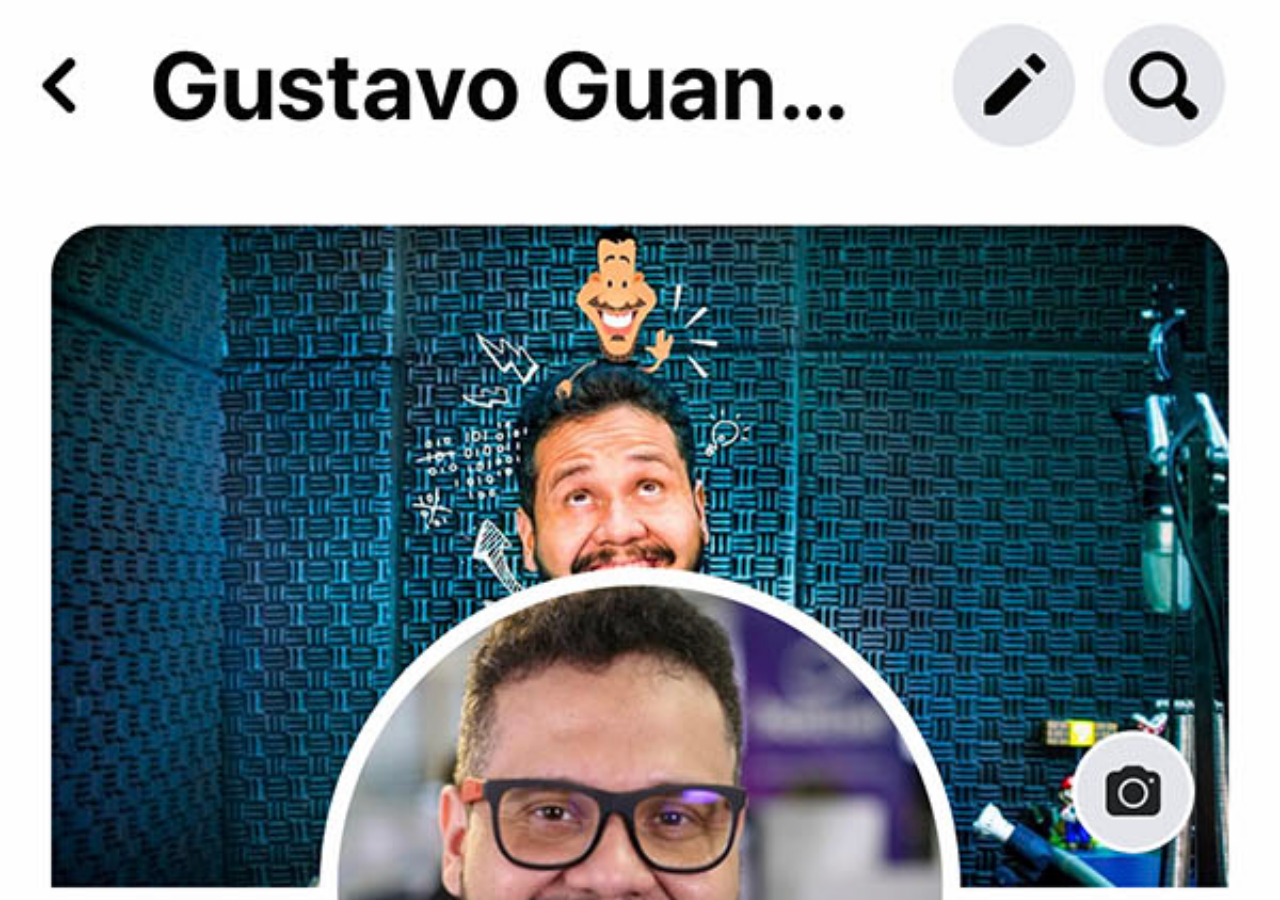
==== facebook.html @ 44e3492c "criei os botões" ====
<!DOCTYPE html>
<html lang="pt-Br">
<head>
    <meta charset="UTF-8">
    <meta http-equiv="X-UA-Compatible" content="IE=edge">
    <meta name="viewport" content="width= , initial-scale=1.0">
    <title>Home</title>
    <style>
        * {
            margin: 0px;
            padding: 0px;
        }

        body {
            height: 100vh;
            width: 100vw;
            background: black url('imagens/tela-facebook.jpg') no-repeat top center;
            background-size: cover;
        }
    </style>
</head>
<body>
    
</body>
</html>
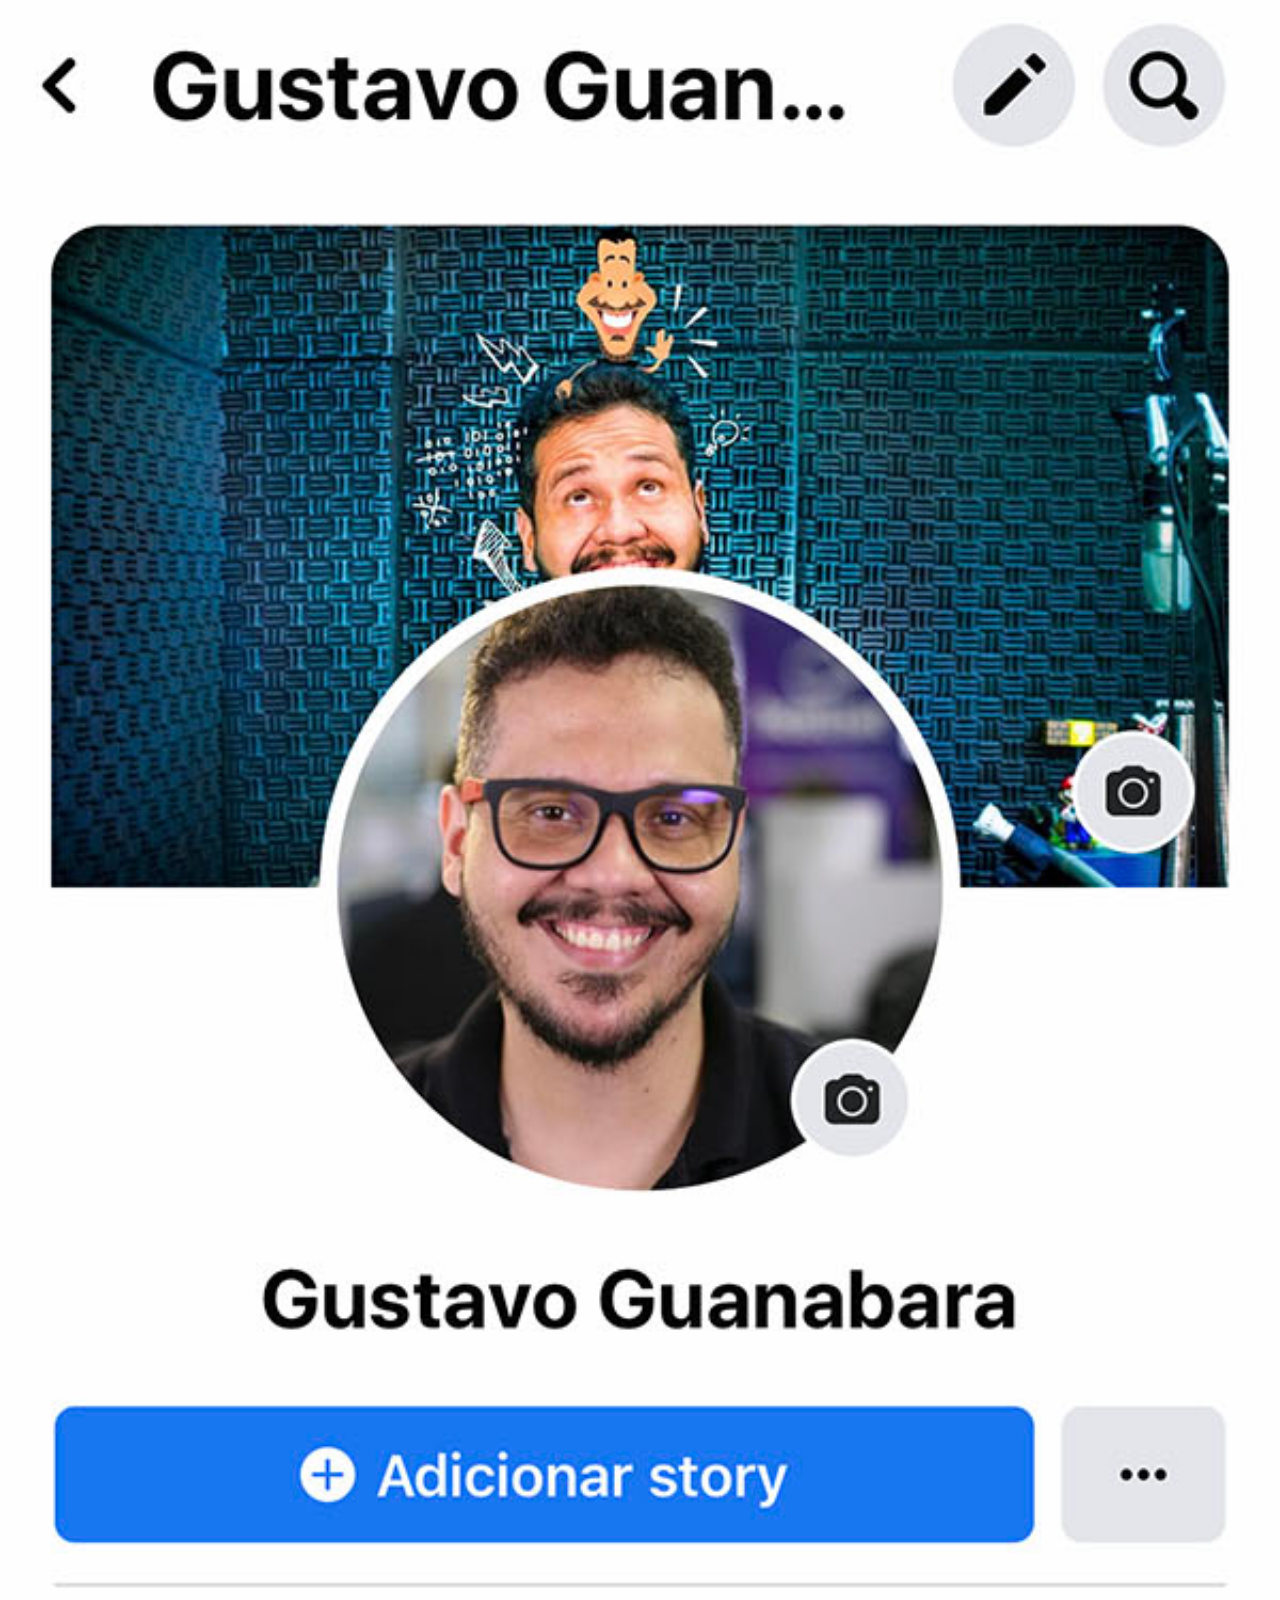
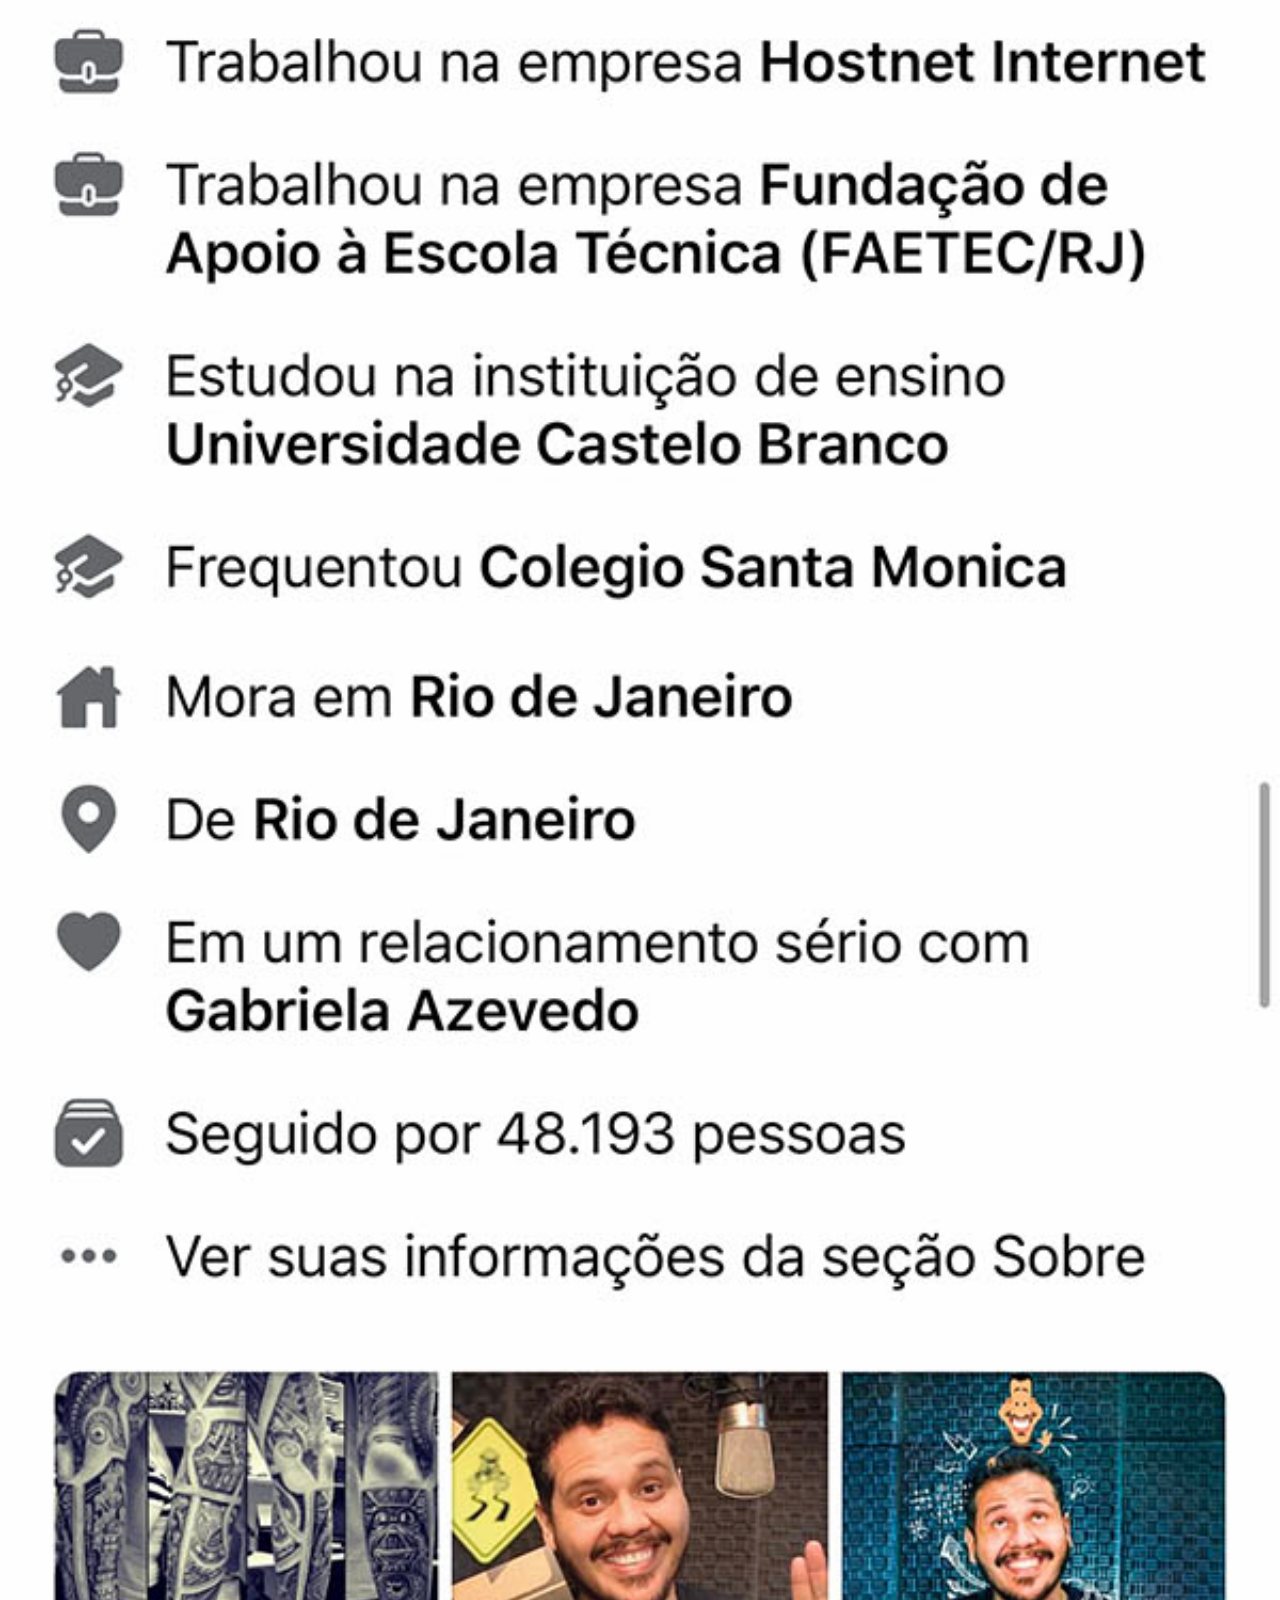
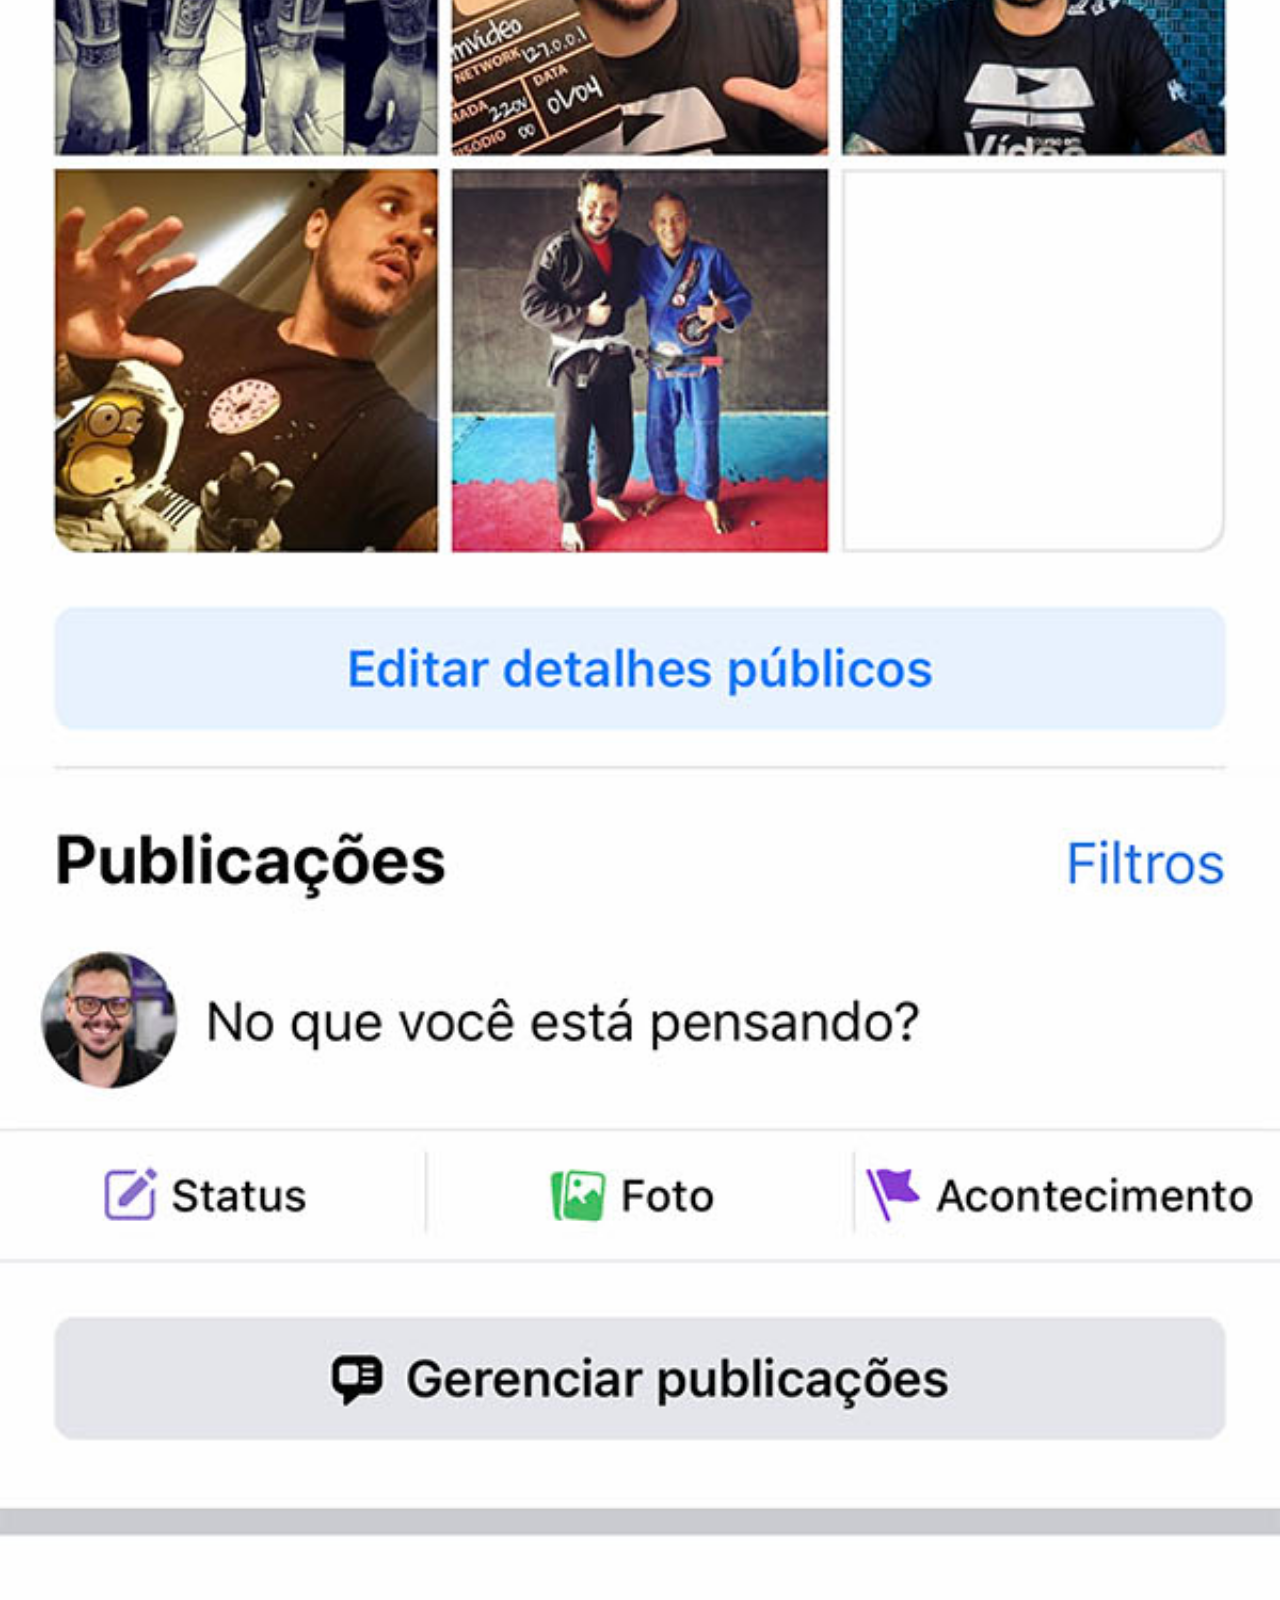
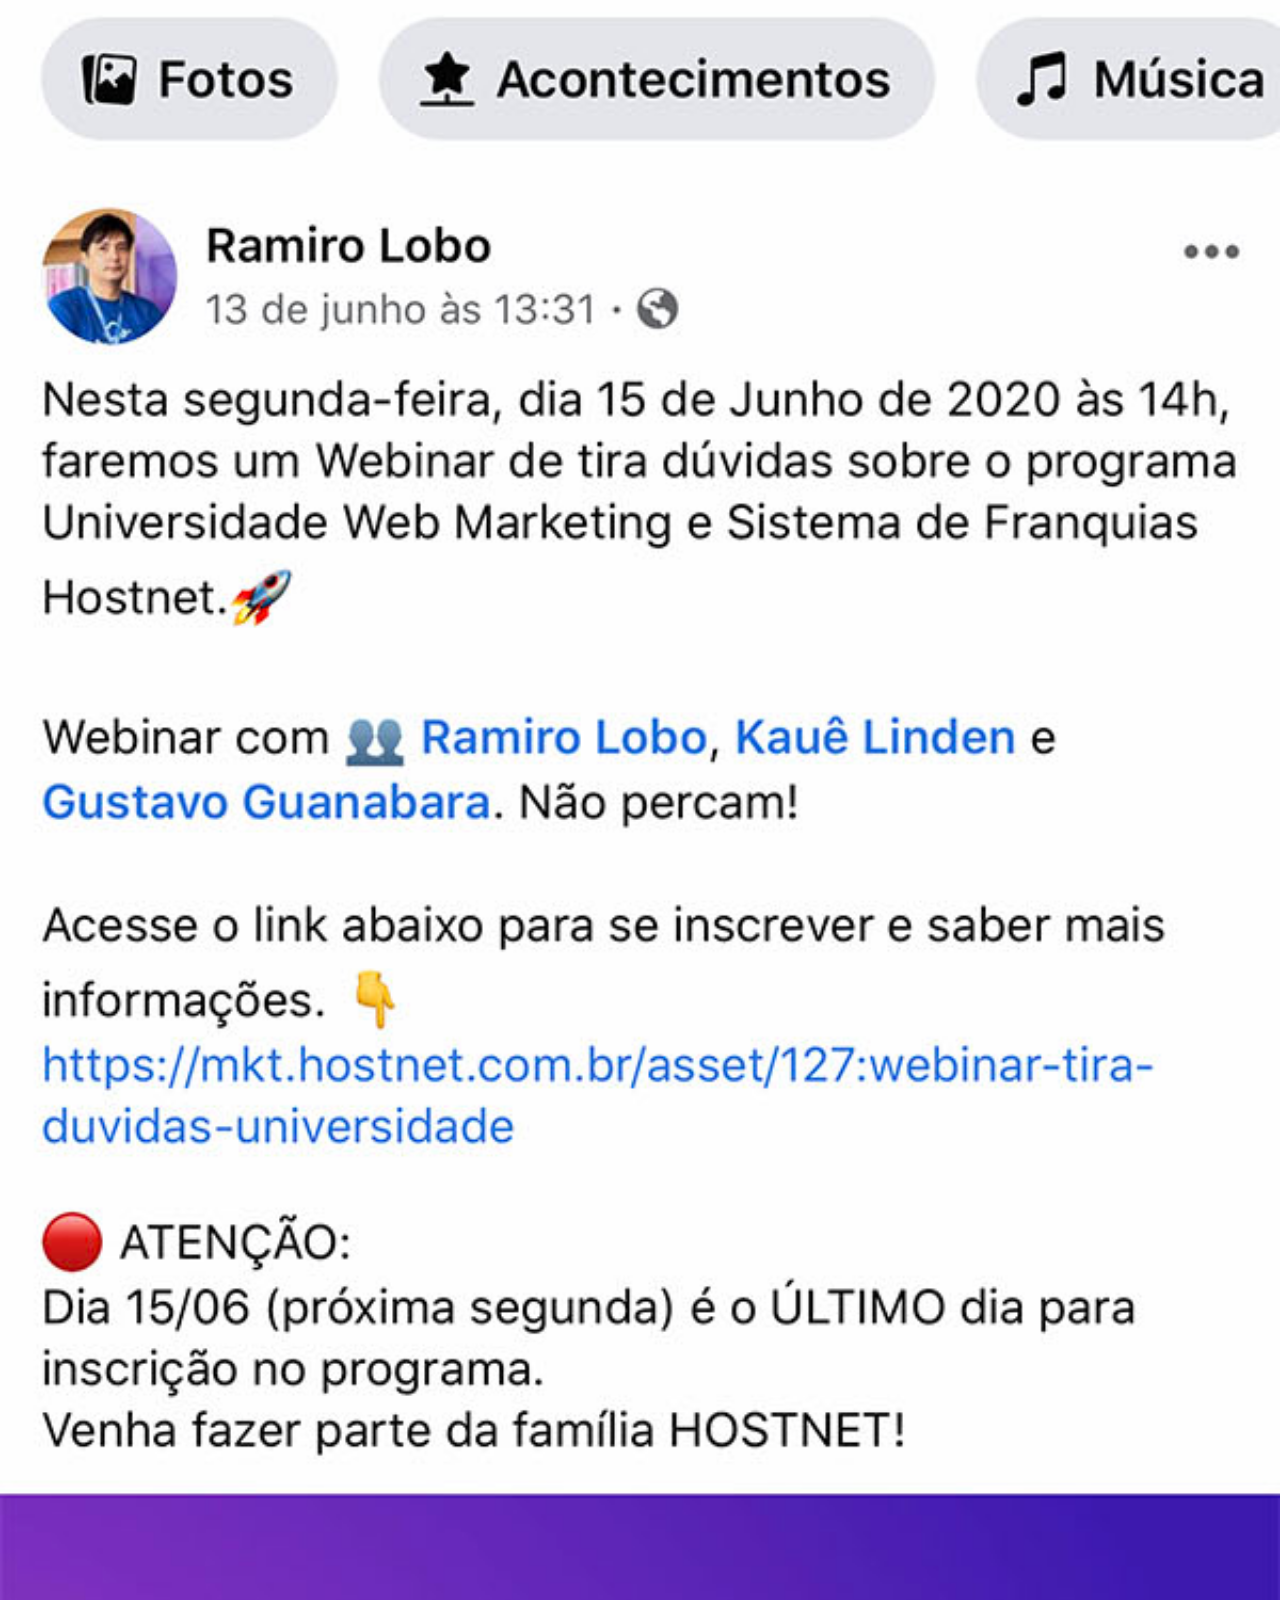
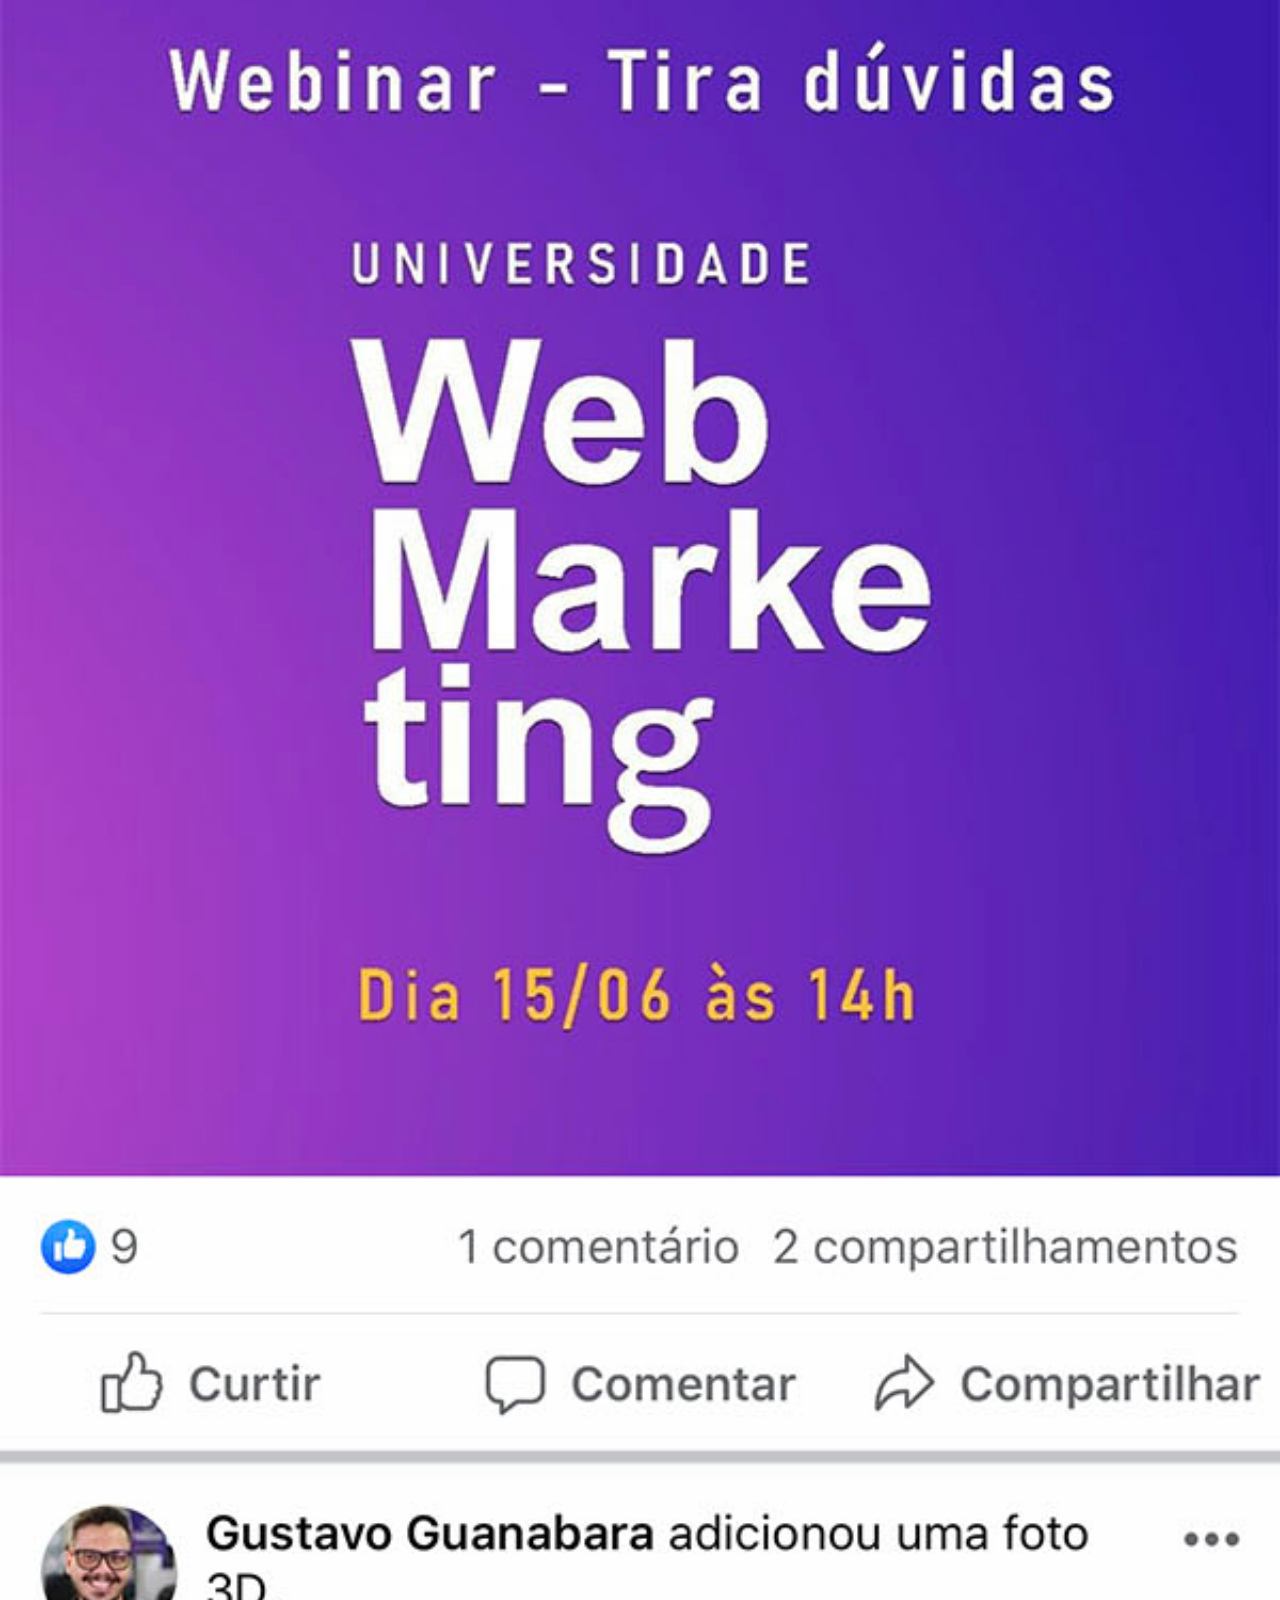
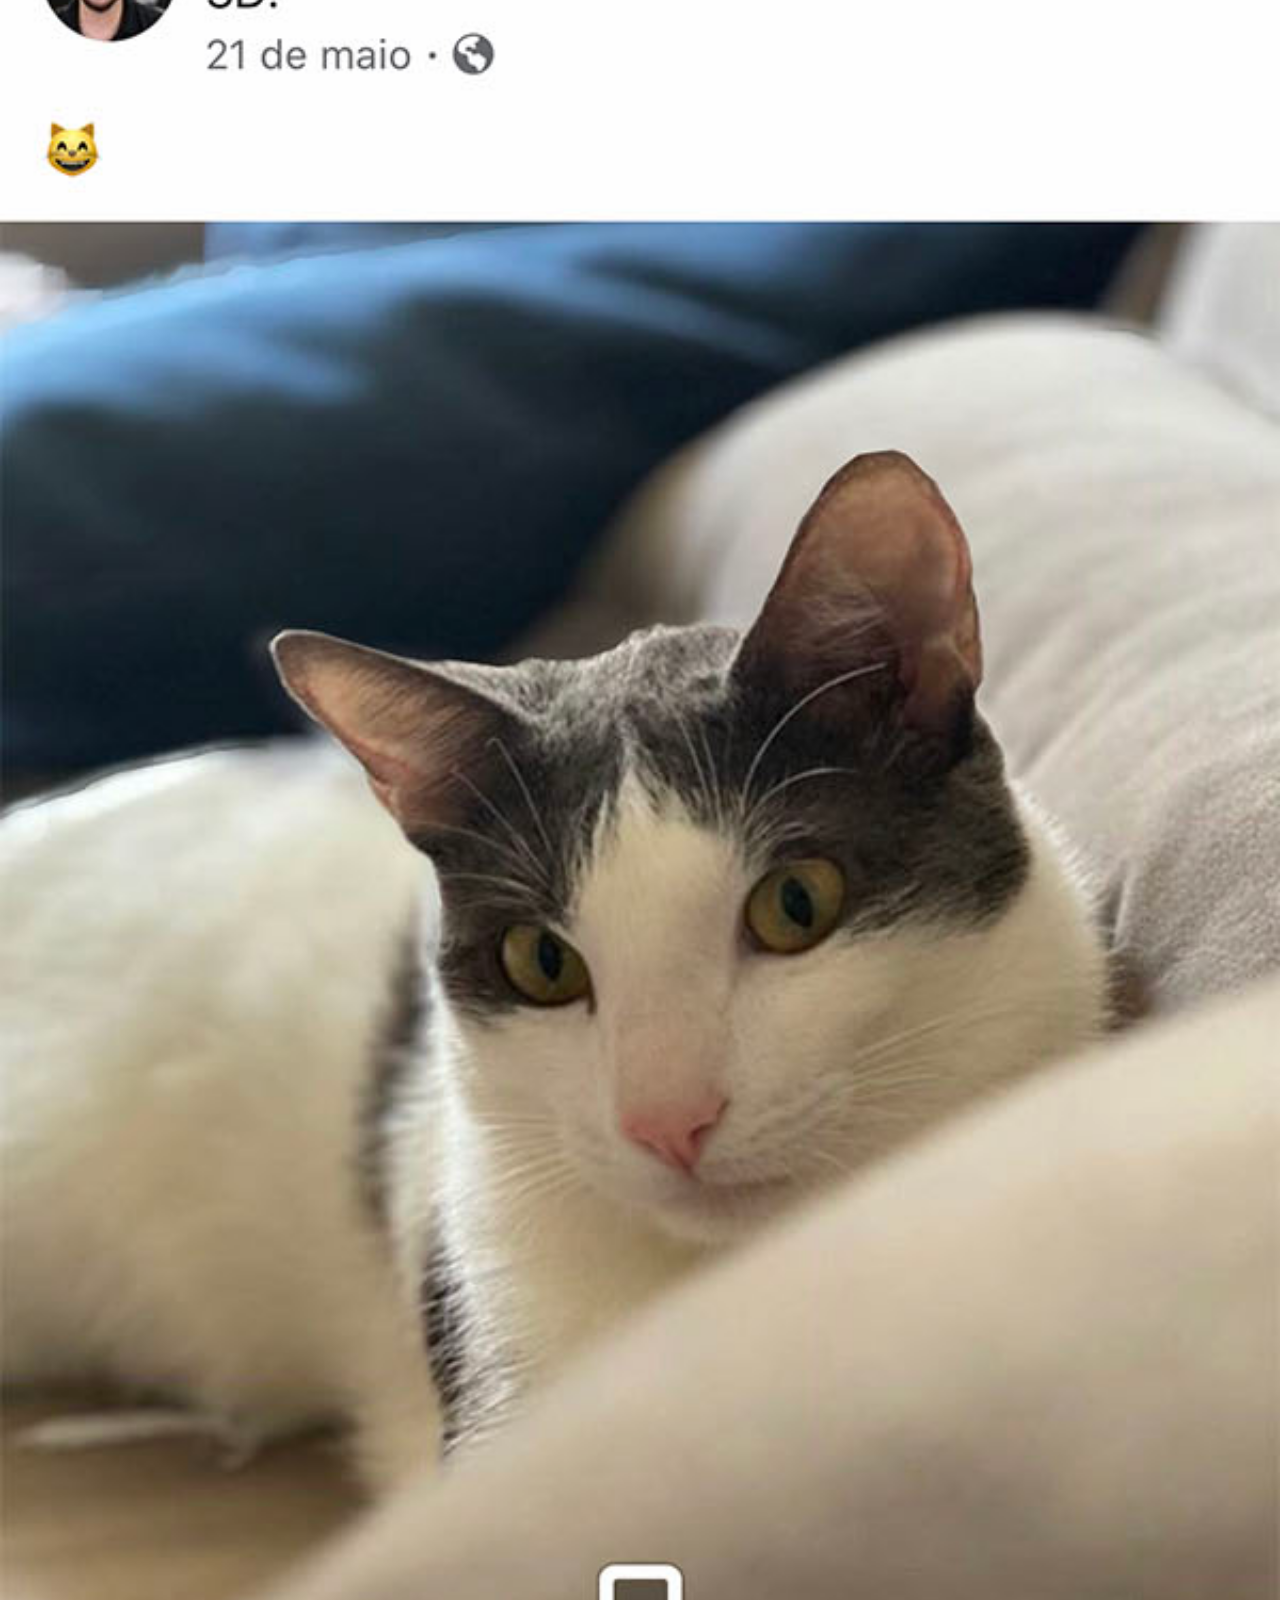
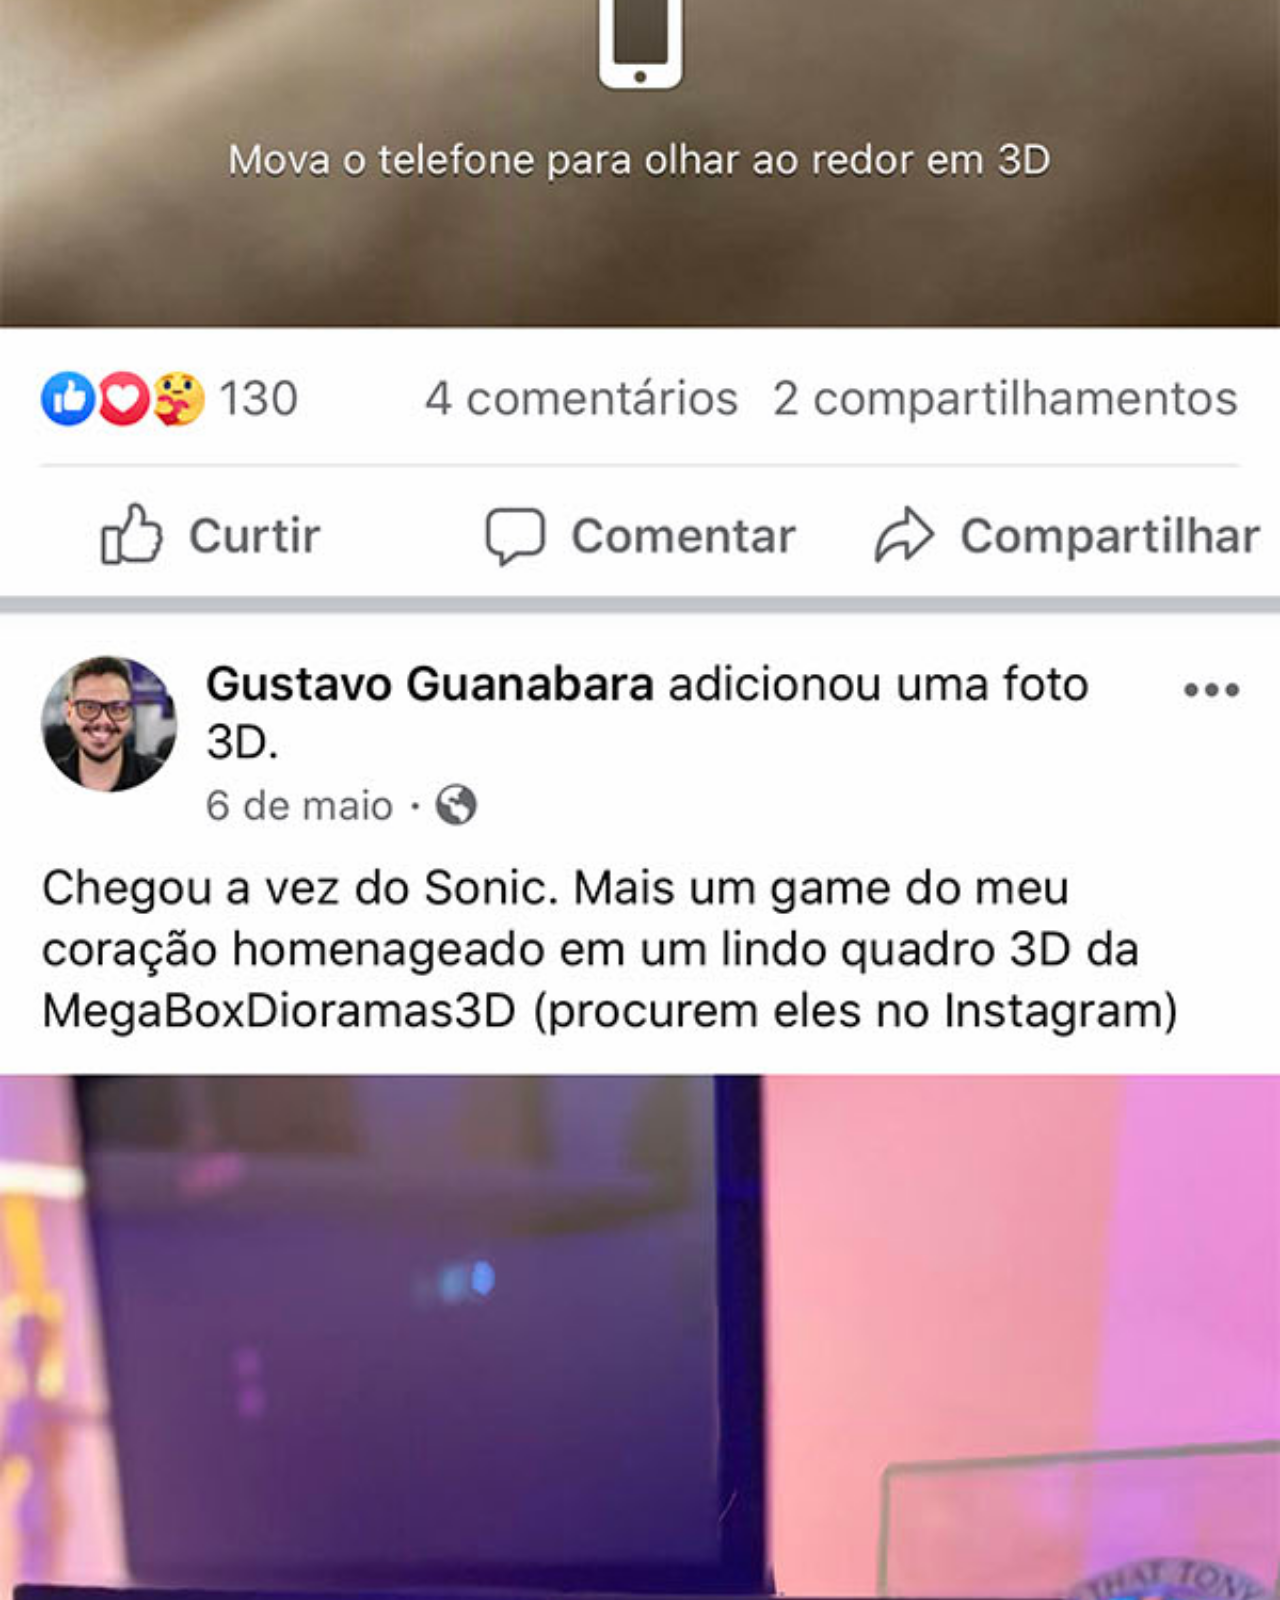
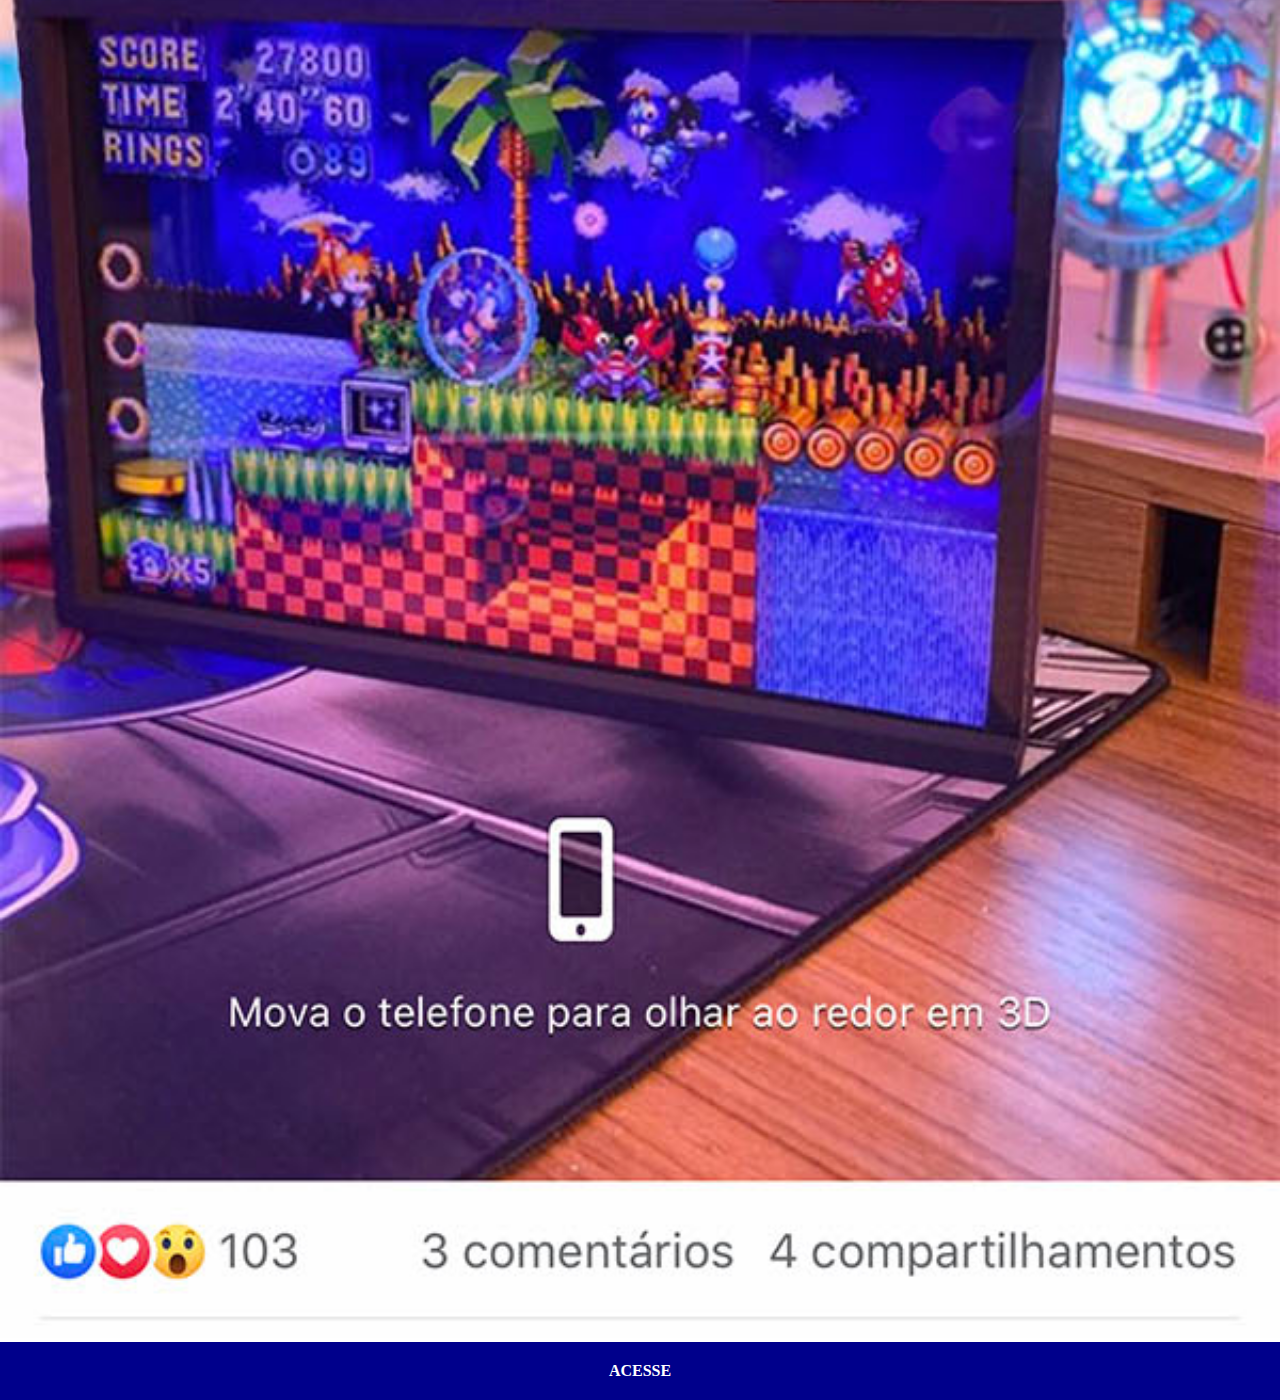
==== commit 6594fc58: "Finalmente os botões estão funcionando xD" ====
--- a/facebook.html
+++ b/facebook.html
@@ -11,15 +11,33 @@
             padding: 0px;
         }
 
-        body {
-            height: 100vh;
+        ::-webkit-scrollbar {
+            width: 0px;
+            height: 0px;
+        }
+
+        img {
             width: 100vw;
-            background: black url('imagens/tela-facebook.jpg') no-repeat top center;
-            background-size: cover;
         }
+
+        a {
+            display: block;
+            text-decoration: none;
+            color: white;
+            background-color: darkblue;
+            padding: 20px;
+            text-align: center;
+            font-weight: bolder;
+        }
+
+        a:hover {
+            background-color: blue;
+        }
+
     </style>
 </head>
 <body>
-    
+    <img src="imagens/tela-facebook.jpg" alt="facebook">
+    <a href="#" target="_blank">ACESSE</a>
 </body>
 </html>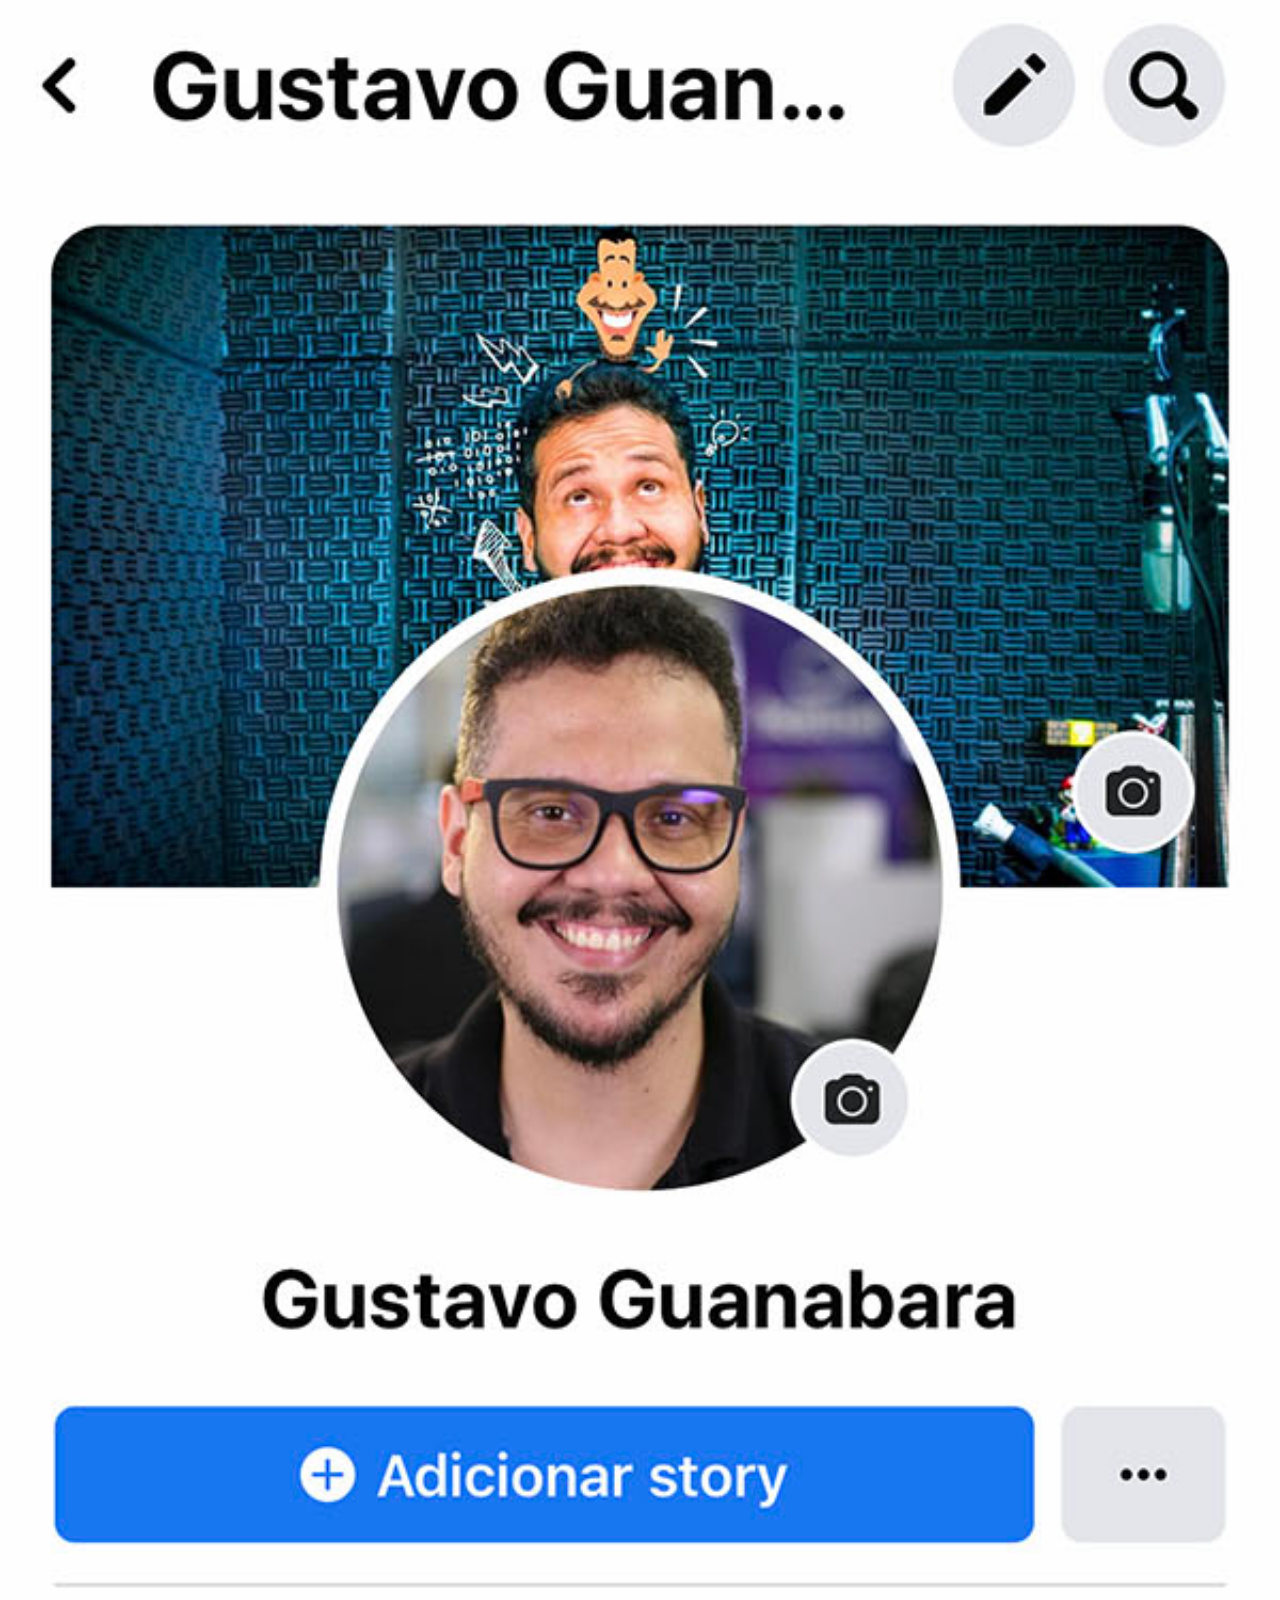
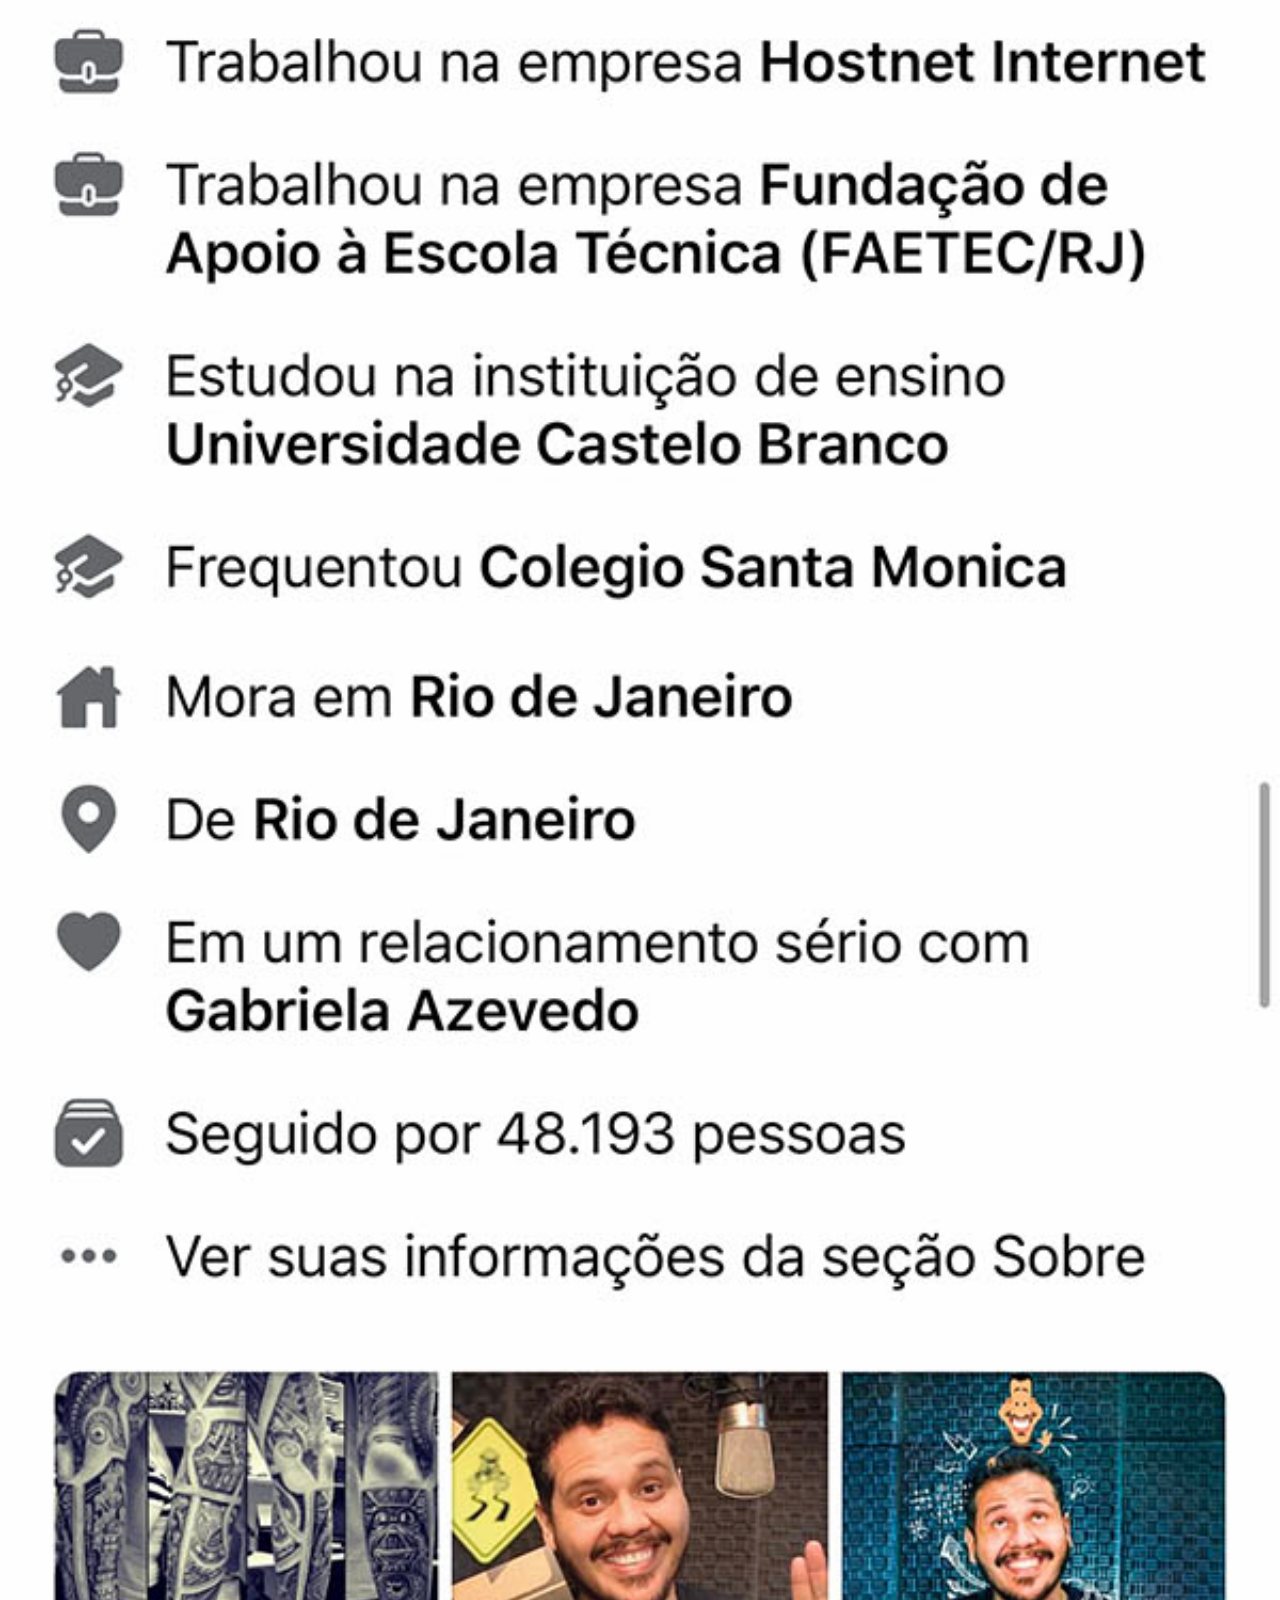
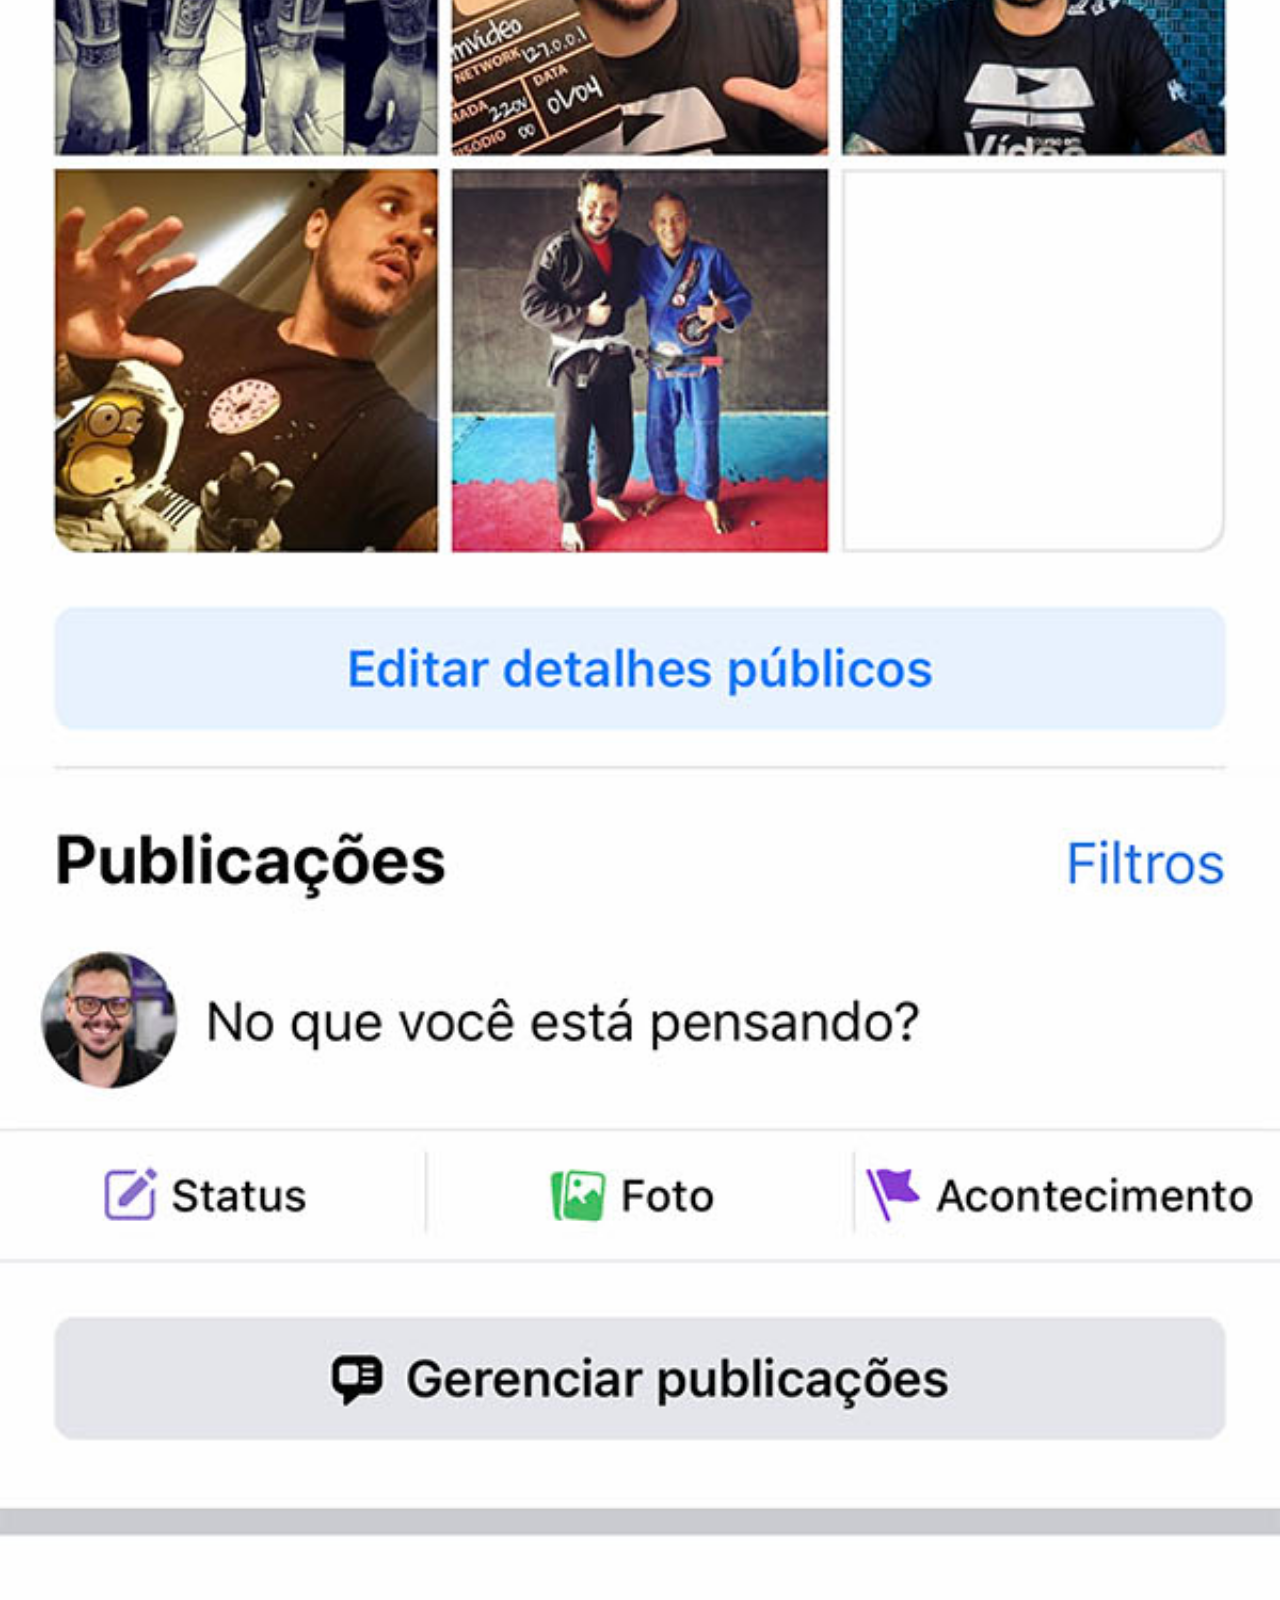
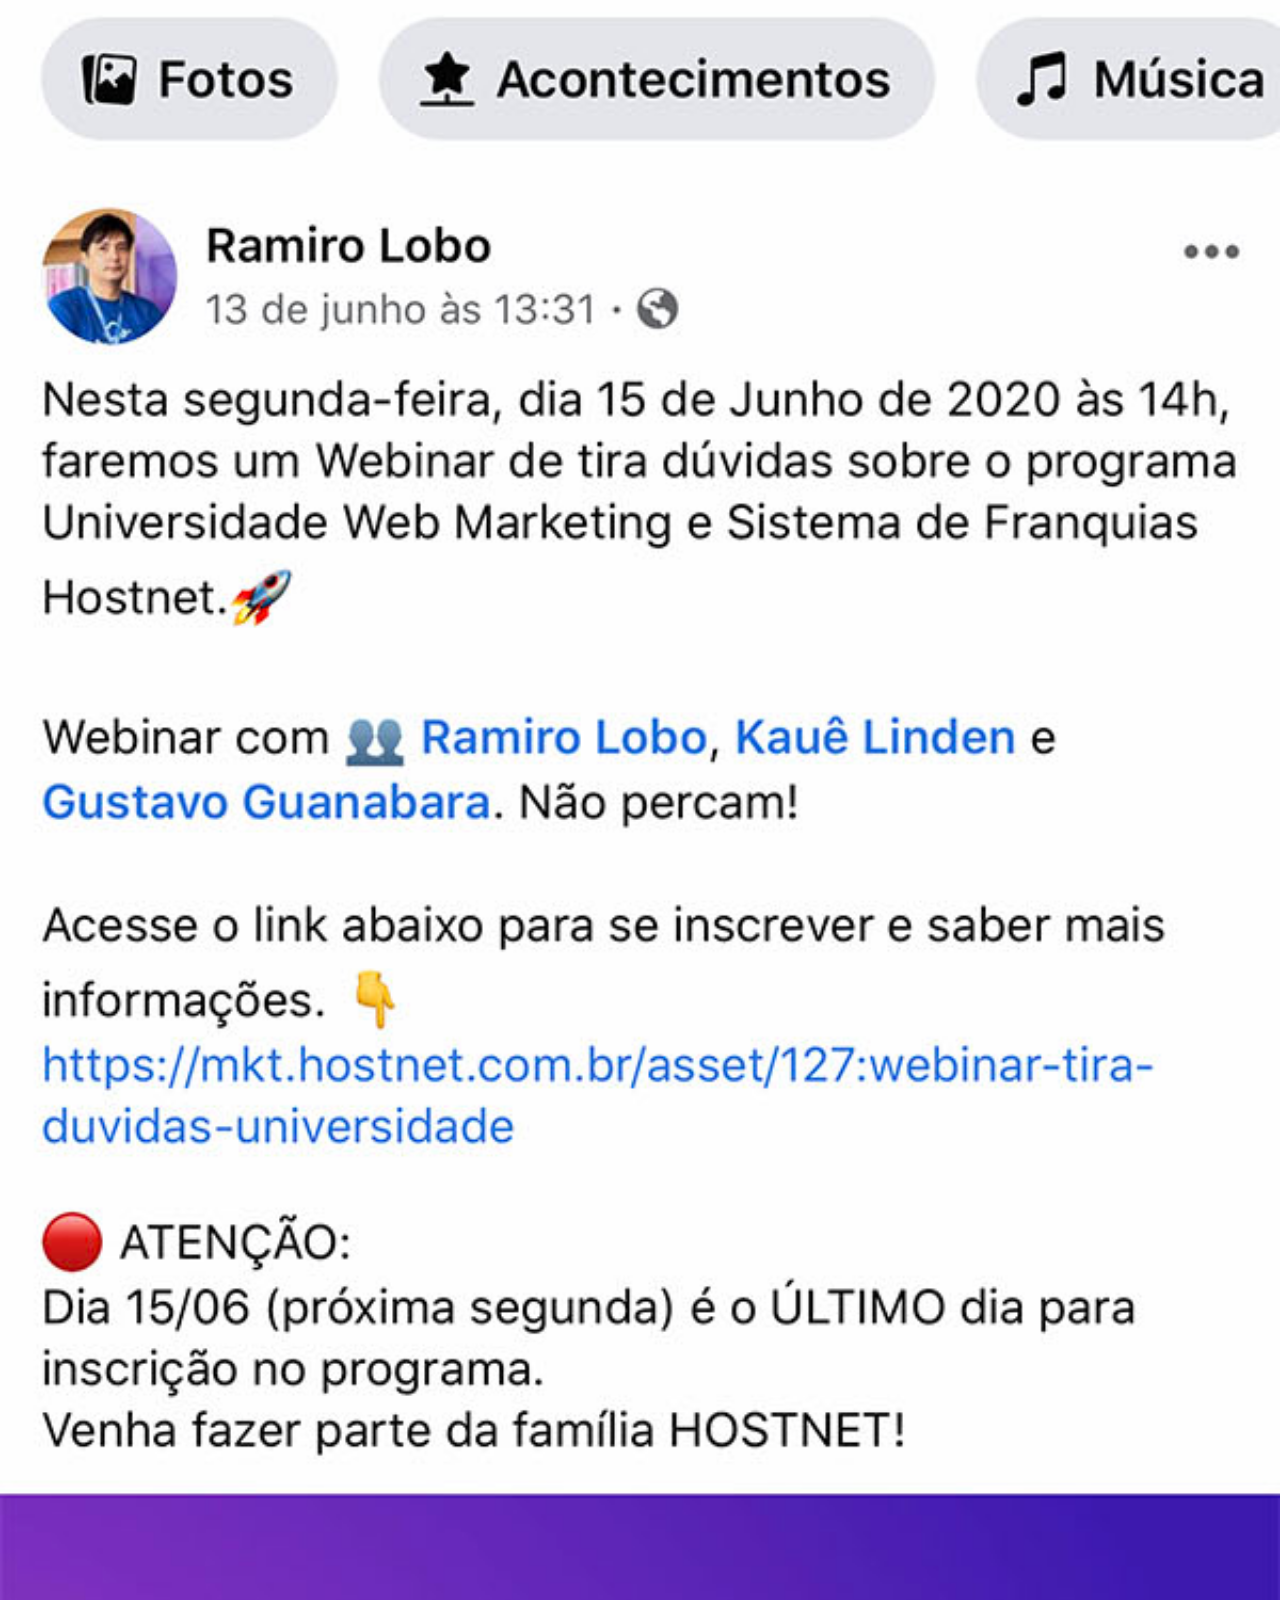
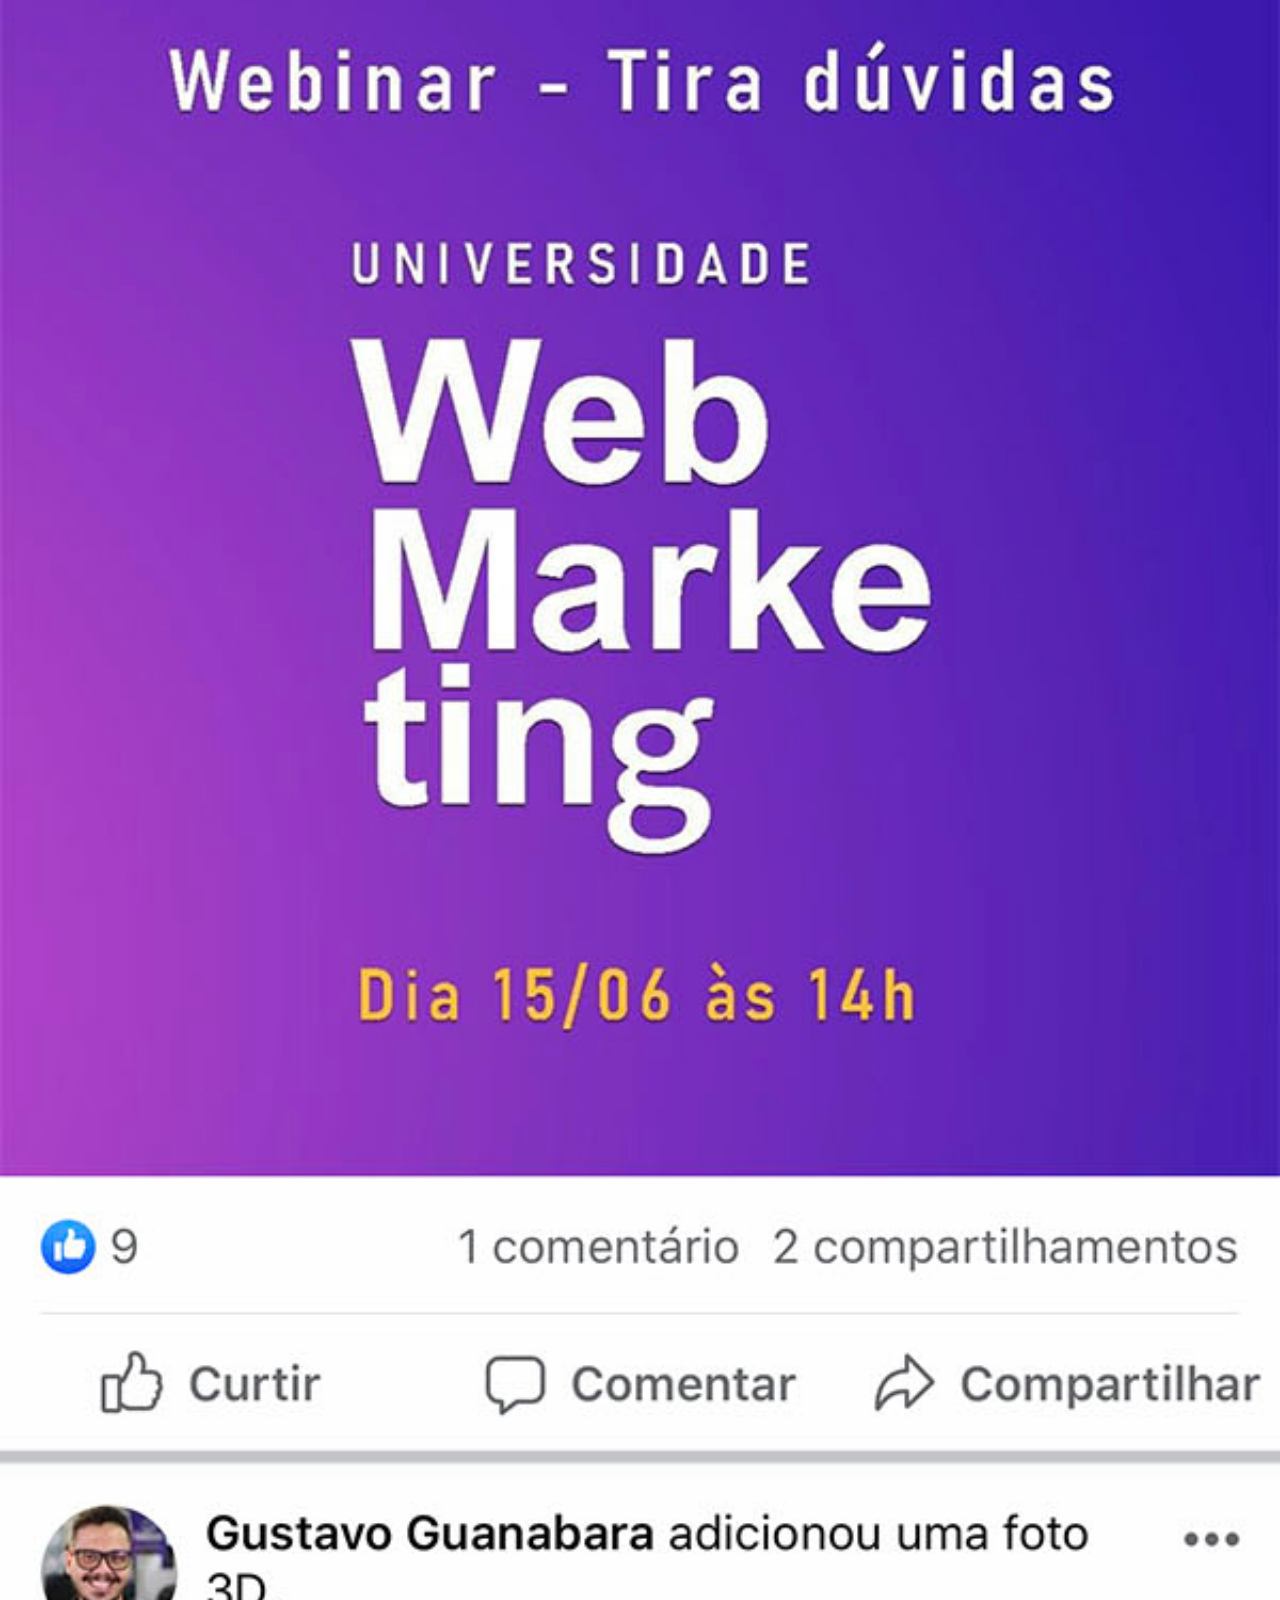
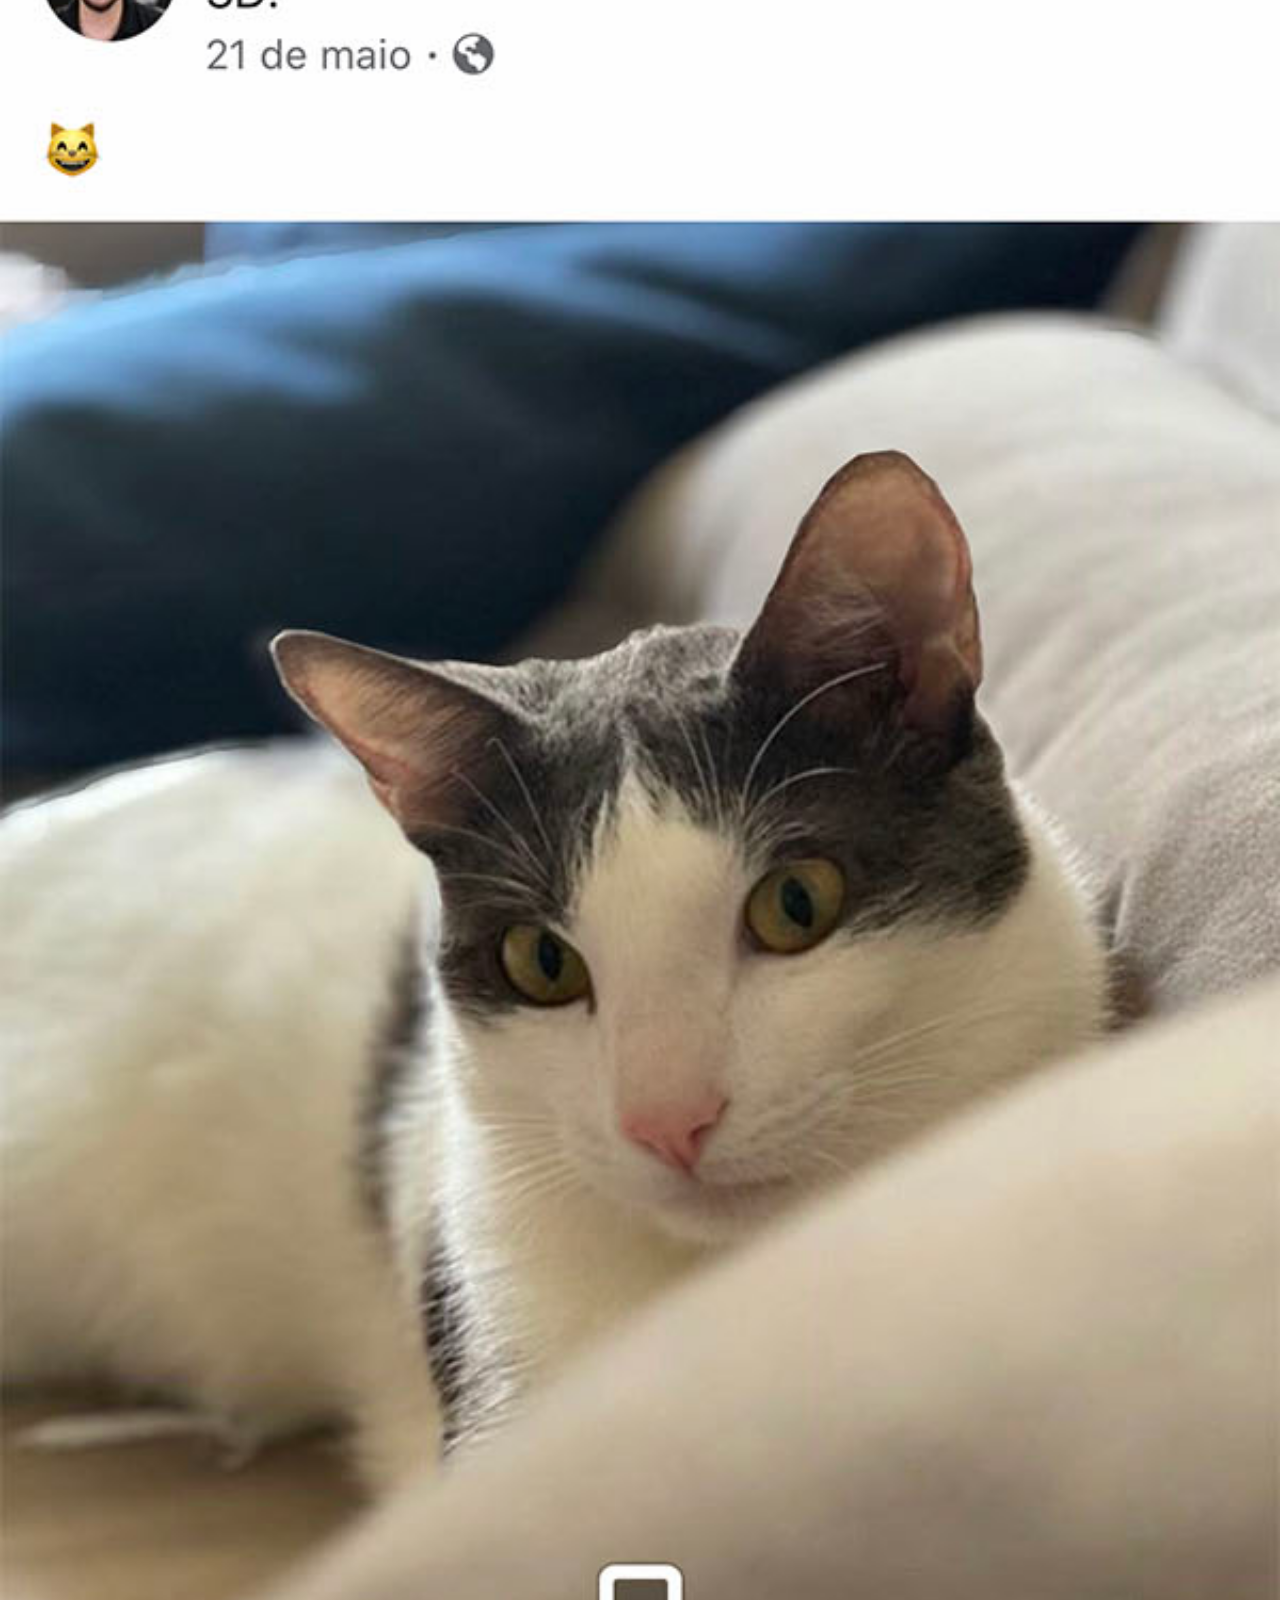
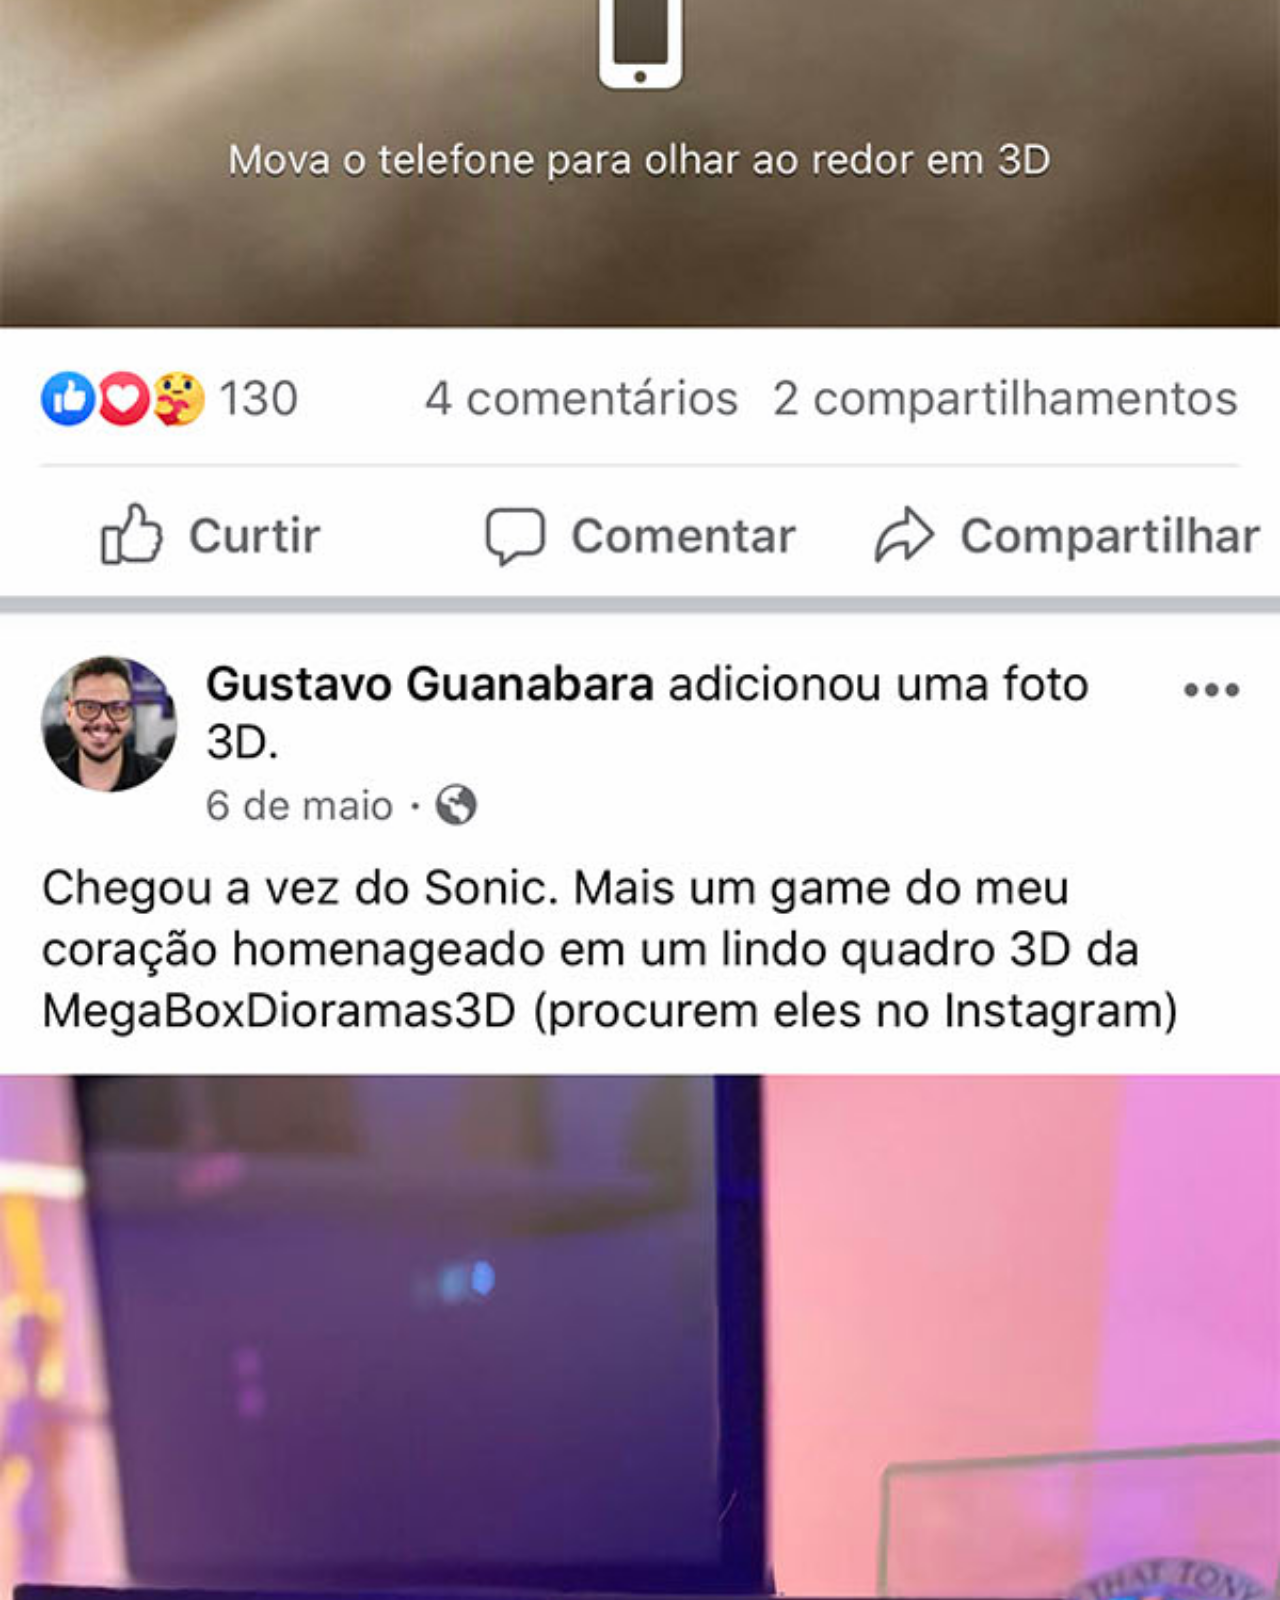
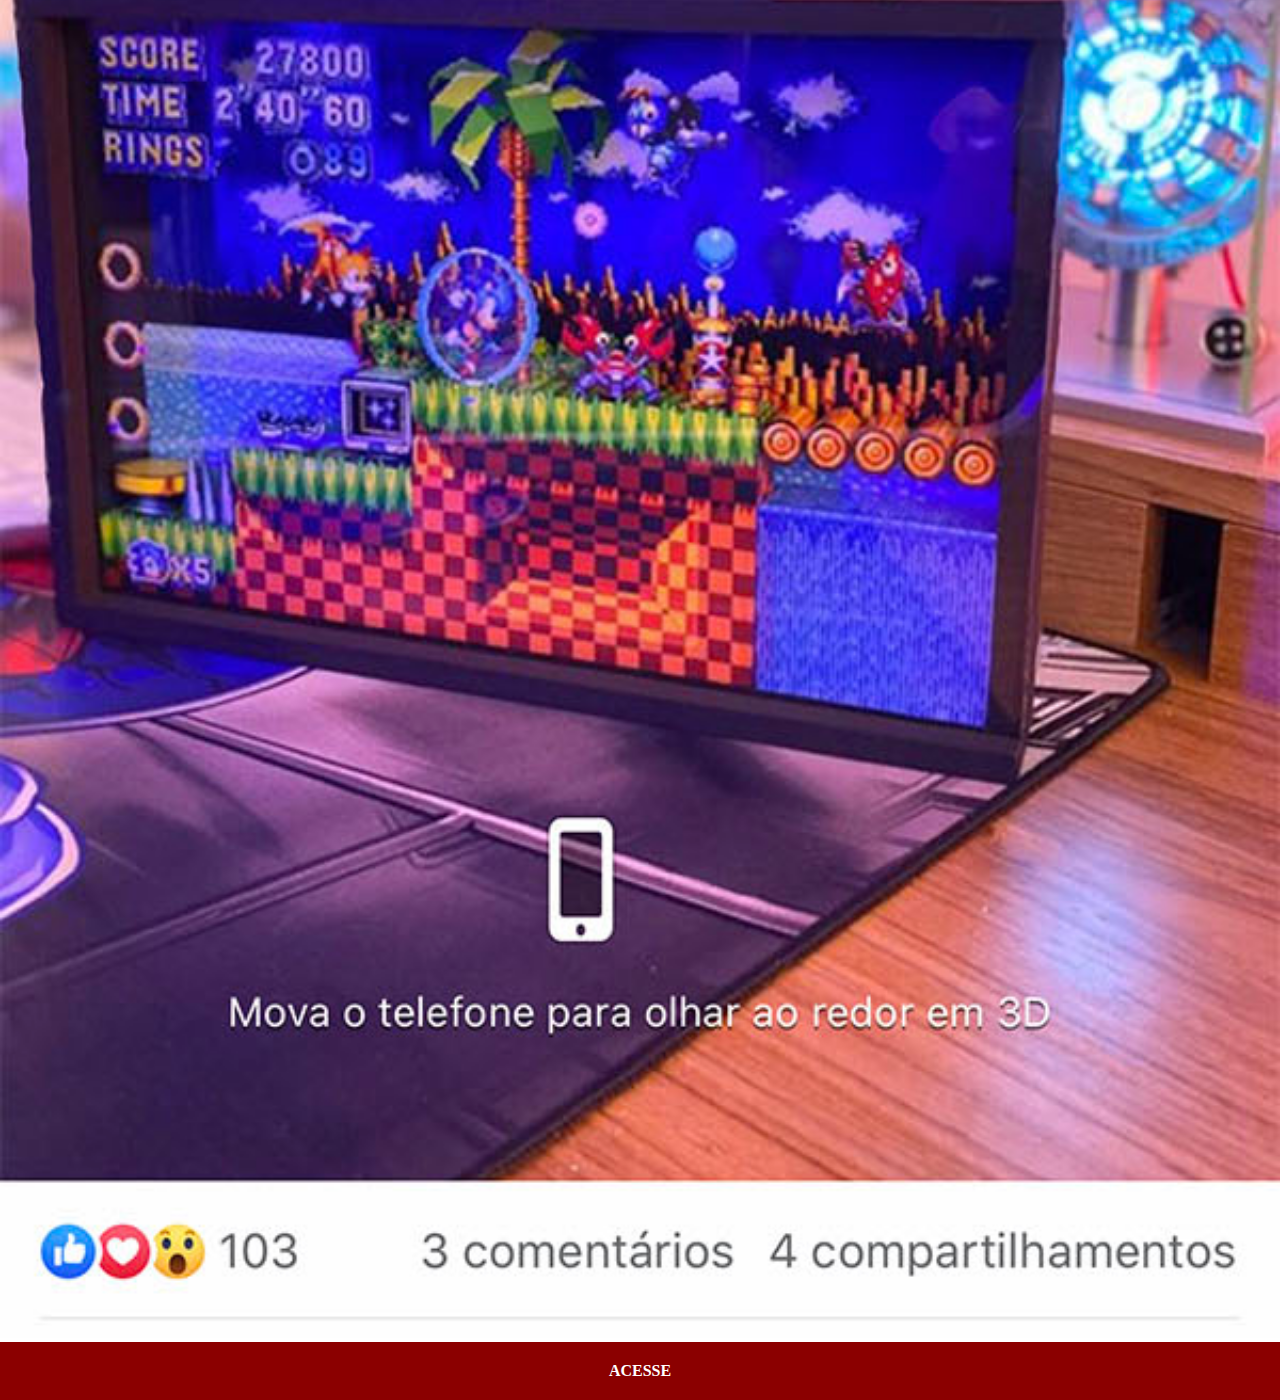
==== commit 570982d4: "uma pequena atualização para organizar os códigos" ====
--- a/facebook.html
+++ b/facebook.html
@@ -5,36 +5,7 @@
     <meta http-equiv="X-UA-Compatible" content="IE=edge">
     <meta name="viewport" content="width= , initial-scale=1.0">
     <title>Home</title>
-    <style>
-        * {
-            margin: 0px;
-            padding: 0px;
-        }
-
-        ::-webkit-scrollbar {
-            width: 0px;
-            height: 0px;
-        }
-
-        img {
-            width: 100vw;
-        }
-
-        a {
-            display: block;
-            text-decoration: none;
-            color: white;
-            background-color: darkblue;
-            padding: 20px;
-            text-align: center;
-            font-weight: bolder;
-        }
-
-        a:hover {
-            background-color: blue;
-        }
-
-    </style>
+    <link rel="stylesheet" href="styles/social.css">
 </head>
 <body>
     <img src="imagens/tela-facebook.jpg" alt="facebook">
--- a/styles/social.css
+++ b/styles/social.css
@@ -0,0 +1,27 @@
+* {
+    margin: 0px;
+    padding: 0px;
+}
+
+::-webkit-scrollbar {
+    width: 0px;
+    height: 0px;
+}
+
+img {
+    width: 100vw;
+}
+
+a {
+    display: block;
+    text-decoration: none;
+    color: white;
+    background-color: darkred;
+    padding: 20px;
+    text-align: center;
+    font-weight: bolder;
+}
+
+a:hover {
+    background-color: red;
+}
